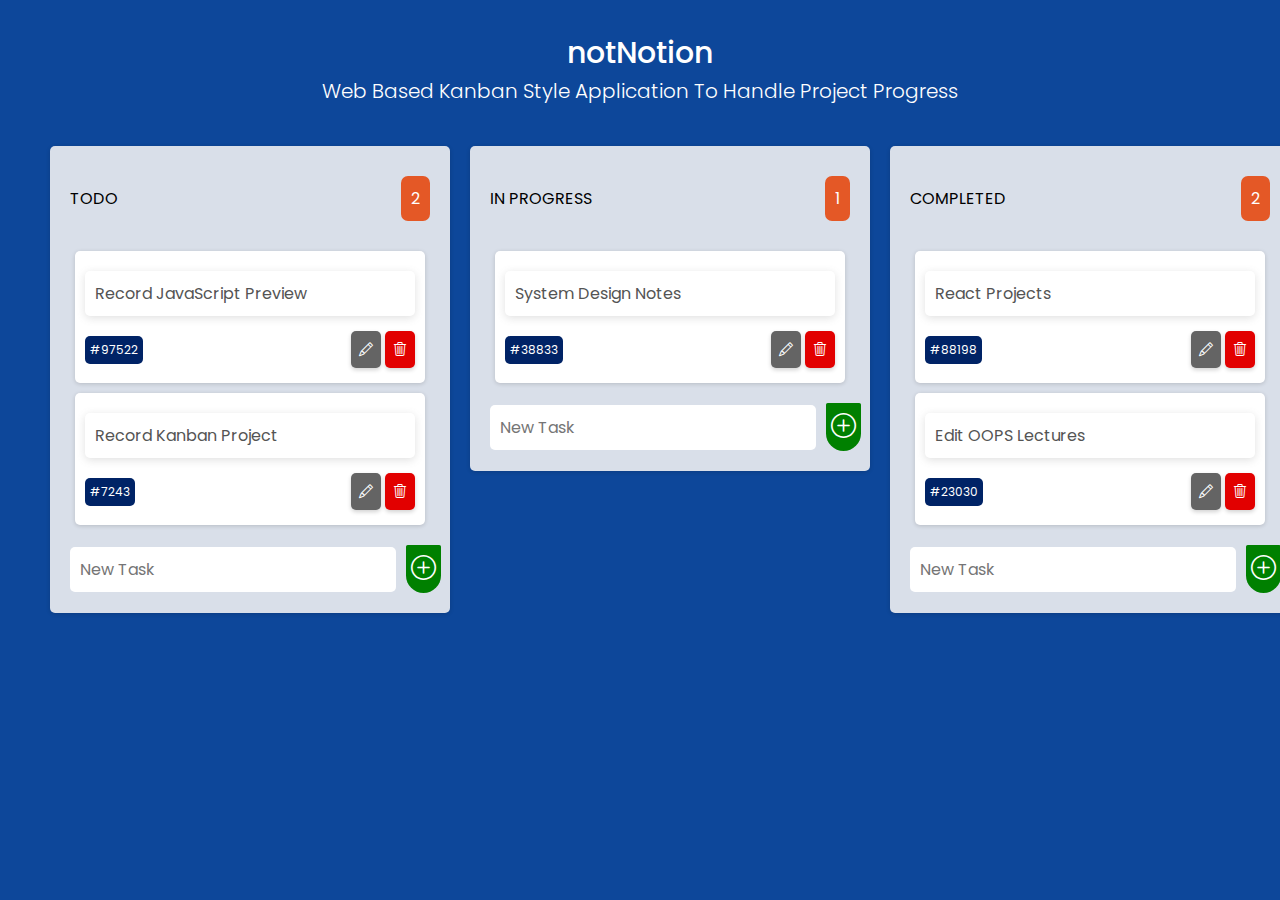
==== index.html @ 2bbfc81d "adding basic HTML and CSS" ====
<!DOCTYPE html>
<html lang="en">
<head>
    <meta charset="UTF-8">
    <meta http-equiv="X-UA-Compatible" content="IE=edge">
    <meta name="viewport" content="width=device-width, initial-scale=1.0">
    <title>notNotion - Web Based Kanban Style Application To Handle Project Progress</title>

    <link rel="icon" type="image/x-icon" href="./images/favicon.ico">
    <link rel="stylesheet" href="./style.css">
</head>

<body>
    <main>
        <div class="outer-wrap">
            <div class="inner-wrap">
                <section class="heading">
                    <p class="title">notNotion</p>
                    <p class="subtitle">Web Based Kanban Style Application To Handle Project Progress</p>
                </section>
                <section class="kanban">
                    <div class="taskbox">
                        <div class="title">
                            <p>TODO</p>
                            <span class="todo">2</span>
                        </div>
                        <div class="cards todo">
                            <form class="card">
                                <input value="Record JavaScript Preview" type="text" name="task" autocomplete="off" disabled="disabled">
                                <div>
                                    <span class="task-id">#97522</span>
                                    <span>
                                        <button class="bi bi-pencil edit" data-id=""></button>
                                        <button class="bi bi-check-lg update hide" data-id=""></button>
                                        <button class="bi bi-trash3 delete" data-id=""></button>
                                    </span>
                                </div>
                            </form>
                            <form class="card">
                                <input value="Record Kanban Project" type="text" name="task" autocomplete="off" disabled="disabled">
                                <div>
                                    <span class="task-id">#7243</span>
                                    <span>
                                        <button class="bi bi-pencil edit" data-id=""></button>
                                        <button class="bi bi-check-lg update hide" data-id=""></button>
                                        <button class="bi bi-trash3 delete" data-id=""></button>
                                    </span>
                                </div>
                            </form>
                        </div>
                        <form class="add">
                            <input type="text" name="task" placeholder="New Task" autocomplete="off" maxlength="30">
                            <button class="bi bi-plus-circle" data-id="" name="submit"></button>
                        </form>
                    </div>
                    <div class="taskbox">
                        <div class="title">
                            <p>IN PROGRESS</p>
                            <span class="pending">1</span>
                        </div>
                        <div class="cards pending">
                            <form class="card">
                                <input value="System Design Notes" type="text" name="task" autocomplete="off" disabled="disabled">
                                <div>
                                    <span class="task-id">#38833</span>
                                    <span>
                                        <button class="bi bi-pencil edit" data-id=""></button>
                                        <button class="bi bi-check-lg update hide" data-id=""></button>
                                        <button class="bi bi-trash3 delete" data-id=""></button>
                                    </span>
                                </div>
                            </form>
                        </div>
                        <form class="add">
                            <input type="text" name="task" placeholder="New Task" autocomplete="off" maxlength="30">
                            <button class="bi bi-plus-circle" data-id="" name="submit"></button>
                        </form>
                    </div>
                    <div class="taskbox">
                        <div class="title">
                            <p>COMPLETED</p>
                            <span class="completed">2</span>
                        </div>
                        <div class="cards completed">
                            <form class="card">
                                <input value="React Projects" type="text" name="task" autocomplete="off" disabled="disabled">
                                <div>
                                    <span class="task-id">#88198</span>
                                    <span>
                                        <button class="bi bi-pencil edit" data-id=""></button>
                                        <button class="bi bi-check-lg update hide" data-id=""></button>
                                        <button class="bi bi-trash3 delete" data-id=""></button>
                                    </span>
                                </div>
                            </form>
                            <form class="card">
                                <input value="Edit OOPS Lectures" type="text" name="task" autocomplete="off" disabled="disabled">
                                <div>
                                    <span class="task-id">#23030</span>
                                    <span>
                                        <button class="bi bi-pencil edit" data-id=""></button>
                                        <button class="bi bi-check-lg update hide" data-id=""></button>
                                        <button class="bi bi-trash3 delete" data-id=""></button>
                                    </span>
                                </div>
                            </form>
                        </div>
                        <form class="add">
                            <input type="text" name="task" placeholder="New Task" autocomplete="off" maxlength="30">
                            <button class="bi bi-plus-circle" data-id="" name="submit"></button>
                        </form>
                    </div>
                </section>
            </div>
        </div>
    </main>

    <script type="module" src="./index.js"></script>
</body>
</html>
---- style.css ----
@import url('https://fonts.googleapis.com/css2?family=Poppins:ital,wght@0,100;0,200;0,300;0,400;0,500;0,600;0,700;0,800;0,900;1,100;1,200;1,300;1,400;1,500;1,600;1,700;1,800;1,900&family=Roboto&display=swap');
@import url("https://cdn.jsdelivr.net/npm/bootstrap-icons@1.8.2/font/bootstrap-icons.css");

:root{
    --box-shadow: rgba(0, 0, 0, 0.16) 0px 1px 4px;
}

* {
    margin: 0;
    padding: 0;
    box-sizing: border-box;
    font-size: 16px;
    font-family: 'Poppins', sans-serif;
    text-decoration: none;
    list-style: none;
}

.hide{
    display: none;
}

.outer-wrap{
    width: 100%;
    min-height: 100vh;
    background-color: #0D479A;
    padding: 30px;
}

.inner-wrap{
    max-width: 1200px;
    margin: auto;
}

.heading{
    margin-bottom: 30px;
}

.heading .title{
    font-size: 30px;
    color: #FFFFFF;
    font-weight: 500;
    text-align: center;
}

.heading .subtitle{
    font-size: 20px;
    color: #FFFFFF;
    font-weight: 300;
    text-align: center;
}

.kanban{
    display: flex;
    justify-content: space-evenly;
    align-items: flex-start;
    min-height: 80vh;
}

.taskbox{
    background-color: #D9DFE9;
    padding: 20px;
    border-radius: 5px;
    min-width: 400px;
    max-width: 500px;
    box-shadow: var(--box-shadow);
    margin: 10px;
    display: flex;
    flex-direction: column;
}

.taskbox .title{
    display: flex;
    justify-content: space-between;
    align-items: center;
    padding: 10px 0px;
}

.taskbox .title span{
    background-color: #E45826;
    color: #FFFFFF;
    padding: 10px;
    font-size: 16px;
    border-radius: 7px;
}

.cards{
    padding: 10px 5px;
}

.card{
    background-color: #FFFFFF;
    margin: 10px 0px;
    padding: 10px;
    border-radius: 5px;
    display: flex;
    flex-direction: column;
    box-shadow: var(--box-shadow);
}

.card input{
    background-color: #FFFFFF;
    margin: 10px 0px;
    padding: 10px;
    border-radius: 5px;
    box-shadow: rgba(99, 99, 99, 0.2) 0px 2px 8px 0px;
    border: 0px;
}

.card div{
    display: flex;
    justify-content: space-between;
}

.card div span{
    font-size: 12px;
    padding: 5px 0px;
    align-self: center;
    
}

.card div span.task-id{
    background-color: #002366;
    padding: 5px;
    color: #FFFFFF;
    border-radius: 5px;
}

.card button{
    color: #FFFFFF;
    font-size: 14px;
    padding: 8px;
    border-radius: 5px;
    cursor: pointer;
    margin-left: 1px;
    border: 0px;
    box-shadow: rgba(0, 0, 0, 0.18) 0px 2px 4px;
}

.card .edit{
    background-color: #646464;
}

.card .update{
    background-color: #005ed8;
}

.card .delete{
    background-color: #e20000;
}

.add{
    display: flex;
    justify-content: space-around;
    align-items: center;
}

.add input{
  
    padding: 10px 0px 10px 10px;
    border-radius: 5px;
    border:none;
    outline: none;
    &:focus{
        outline: none;
        border-bottom: 2px solid rgb(138, 133, 133);
        
    }
    
}

.add button{
    background-color: green; 
    color: #FFFFFF;
    cursor: pointer;
    margin-left: 10px;
    border: none;
    border-radius:20px 20px 200px 200px;
    font-size: 25px;
    padding: 5px;
    text-align: center;
    &:hover{
        cursor: pointer;
        background-color: rgb(2, 167, 2);
        transition: all 0.3s ease-in-out;
    }
}

@media (max-width: 1080px){
    .kanban{
        flex-direction: column;
        align-items: center;
    }
}
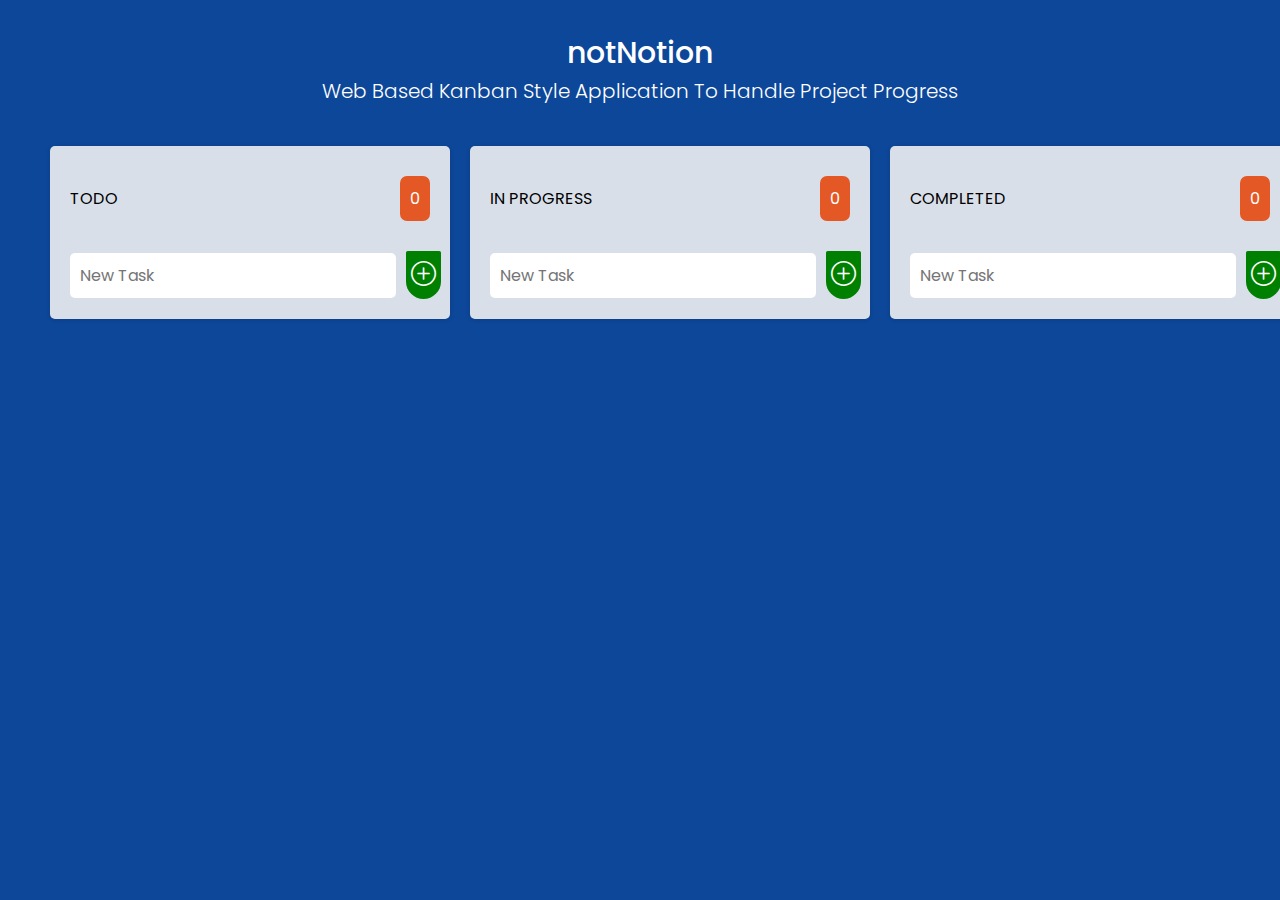
==== commit 4cbab547: "adding crud functionality" ====
--- a/index.html
+++ b/index.html
@@ -1,120 +1,120 @@
 <!DOCTYPE html>
 <html lang="en">
-<head>
-    <meta charset="UTF-8">
-    <meta http-equiv="X-UA-Compatible" content="IE=edge">
-    <meta name="viewport" content="width=device-width, initial-scale=1.0">
-    <title>notNotion - Web Based Kanban Style Application To Handle Project Progress</title>
+  <head>
+    <meta charset="UTF-8" />
+    <meta http-equiv="X-UA-Compatible" content="IE=edge" />
+    <meta name="viewport" content="width=device-width, initial-scale=1.0" />
+    <title>
+      notNotion - Web Based Kanban Style Application To Handle Project Progress
+    </title>
 
-    <link rel="icon" type="image/x-icon" href="./images/favicon.ico">
-    <link rel="stylesheet" href="./style.css">
-</head>
+    <link rel="icon" type="image/x-icon" href="./images/favicon.ico" />
+    <link rel="stylesheet" href="./style.css" />
+    <link rel="stylesheet" href="toast/toast.css" />
+  </head>
 
-<body>
+  <body>
     <main>
-        <div class="outer-wrap">
-            <div class="inner-wrap">
-                <section class="heading">
-                    <p class="title">notNotion</p>
-                    <p class="subtitle">Web Based Kanban Style Application To Handle Project Progress</p>
-                </section>
-                <section class="kanban">
-                    <div class="taskbox">
-                        <div class="title">
-                            <p>TODO</p>
-                            <span class="todo">2</span>
-                        </div>
-                        <div class="cards todo">
-                            <form class="card">
-                                <input value="Record JavaScript Preview" type="text" name="task" autocomplete="off" disabled="disabled">
-                                <div>
-                                    <span class="task-id">#97522</span>
-                                    <span>
-                                        <button class="bi bi-pencil edit" data-id=""></button>
-                                        <button class="bi bi-check-lg update hide" data-id=""></button>
-                                        <button class="bi bi-trash3 delete" data-id=""></button>
-                                    </span>
-                                </div>
-                            </form>
-                            <form class="card">
-                                <input value="Record Kanban Project" type="text" name="task" autocomplete="off" disabled="disabled">
-                                <div>
-                                    <span class="task-id">#7243</span>
-                                    <span>
-                                        <button class="bi bi-pencil edit" data-id=""></button>
-                                        <button class="bi bi-check-lg update hide" data-id=""></button>
-                                        <button class="bi bi-trash3 delete" data-id=""></button>
-                                    </span>
-                                </div>
-                            </form>
-                        </div>
-                        <form class="add">
-                            <input type="text" name="task" placeholder="New Task" autocomplete="off" maxlength="30">
-                            <button class="bi bi-plus-circle" data-id="" name="submit"></button>
-                        </form>
-                    </div>
-                    <div class="taskbox">
-                        <div class="title">
-                            <p>IN PROGRESS</p>
-                            <span class="pending">1</span>
-                        </div>
-                        <div class="cards pending">
-                            <form class="card">
-                                <input value="System Design Notes" type="text" name="task" autocomplete="off" disabled="disabled">
-                                <div>
-                                    <span class="task-id">#38833</span>
-                                    <span>
-                                        <button class="bi bi-pencil edit" data-id=""></button>
-                                        <button class="bi bi-check-lg update hide" data-id=""></button>
-                                        <button class="bi bi-trash3 delete" data-id=""></button>
-                                    </span>
-                                </div>
-                            </form>
-                        </div>
-                        <form class="add">
-                            <input type="text" name="task" placeholder="New Task" autocomplete="off" maxlength="30">
-                            <button class="bi bi-plus-circle" data-id="" name="submit"></button>
-                        </form>
-                    </div>
-                    <div class="taskbox">
-                        <div class="title">
-                            <p>COMPLETED</p>
-                            <span class="completed">2</span>
-                        </div>
-                        <div class="cards completed">
-                            <form class="card">
-                                <input value="React Projects" type="text" name="task" autocomplete="off" disabled="disabled">
-                                <div>
-                                    <span class="task-id">#88198</span>
-                                    <span>
-                                        <button class="bi bi-pencil edit" data-id=""></button>
-                                        <button class="bi bi-check-lg update hide" data-id=""></button>
-                                        <button class="bi bi-trash3 delete" data-id=""></button>
-                                    </span>
-                                </div>
-                            </form>
-                            <form class="card">
-                                <input value="Edit OOPS Lectures" type="text" name="task" autocomplete="off" disabled="disabled">
-                                <div>
-                                    <span class="task-id">#23030</span>
-                                    <span>
-                                        <button class="bi bi-pencil edit" data-id=""></button>
-                                        <button class="bi bi-check-lg update hide" data-id=""></button>
-                                        <button class="bi bi-trash3 delete" data-id=""></button>
-                                    </span>
-                                </div>
-                            </form>
-                        </div>
-                        <form class="add">
-                            <input type="text" name="task" placeholder="New Task" autocomplete="off" maxlength="30">
-                            <button class="bi bi-plus-circle" data-id="" name="submit"></button>
-                        </form>
-                    </div>
-                </section>
+      <div class="outer-wrap">
+        <div class="inner-wrap">
+          <section class="heading">
+            <p class="title">notNotion</p>
+            <p class="subtitle">
+              Web Based Kanban Style Application To Handle Project Progress
+            </p>
+          </section>
+          <section class="kanban">
+            <div class="taskbox">
+              <div class="title">
+                <p>TODO</p>
+                <span class="todo">2</span>
+              </div>
+              <div class="cards todo">
+               
+              </div>
+
+              <form class="add">
+                <input
+                  type="text"
+                  name="task"
+                  placeholder="New Task"
+                  autocomplete="off"
+                  maxlength="30"
+                />
+                <button
+                  class="bi bi-plus-circle toast-button"
+                  data-id="0"
+                  name="submit"
+                ></button>
+              </form>
+              <div class="error hide">
+                <p class="empty">Plese Enter a value</p>
+              </div>
             </div>
+
+            <div class="taskbox">
+              <div class="title">
+                <p>IN PROGRESS</p>
+                <span class="pending">3</span>
+              </div>
+              <div class="cards pending">
+                
+              </div>
+              <form class="add">
+                <input
+                  type="text"
+                  name="task"
+                  placeholder="New Task"
+                  autocomplete="off"
+                  maxlength="30"
+                />
+                <button
+                  class="bi bi-plus-circle toast-button"
+                  data-id="1"
+                  name="submit"
+                ></button>
+                
+              </form>
+              <div class="error hide">
+                <p class="empty">Plese Enter a value</p>
+              </div>
+            </div>
+
+            <div class="taskbox">
+              <div class="title">
+                <p>COMPLETED</p>
+                <span class="completed">2</span>
+              </div>
+              <div class="cards completed">
+                
+              </div>
+              <form class="add">
+                <input
+                  type="text"
+                  name="task"
+                  placeholder="New Task"
+                  autocomplete="off"
+                  maxlength="30"
+                />
+                <button
+                  class="bi bi-plus-circle toast-button"
+                  data-id="3"
+                  name="submit"
+                ></button>
+              </form>
+              <div class="error hide">
+                <p class="empty">Plese Enter a value</p>
+              </div>
+              </div>
+            </div>
+          </section>
         </div>
+      </div>
+
+      <div id="toastbox"></div>
     </main>
 
     <script type="module" src="./index.js"></script>
-</body>
-</html>+    <script src="toast/toast.js"></script>
+  </body>
+</html>
--- a/style.css
+++ b/style.css
@@ -1,193 +1,198 @@
-@import url('https://fonts.googleapis.com/css2?family=Poppins:ital,wght@0,100;0,200;0,300;0,400;0,500;0,600;0,700;0,800;0,900;1,100;1,200;1,300;1,400;1,500;1,600;1,700;1,800;1,900&family=Roboto&display=swap');
+@import url("https://fonts.googleapis.com/css2?family=Poppins:ital,wght@0,100;0,200;0,300;0,400;0,500;0,600;0,700;0,800;0,900;1,100;1,200;1,300;1,400;1,500;1,600;1,700;1,800;1,900&family=Roboto&display=swap");
 @import url("https://cdn.jsdelivr.net/npm/bootstrap-icons@1.8.2/font/bootstrap-icons.css");
 
-:root{
-    --box-shadow: rgba(0, 0, 0, 0.16) 0px 1px 4px;
+:root {
+  --box-shadow: rgba(0, 0, 0, 0.16) 0px 1px 4px;
 }
 
 * {
-    margin: 0;
-    padding: 0;
-    box-sizing: border-box;
-    font-size: 16px;
-    font-family: 'Poppins', sans-serif;
-    text-decoration: none;
-    list-style: none;
+  margin: 0;
+  padding: 0;
+  box-sizing: border-box;
+  font-size: 16px;
+  font-family: "Poppins", sans-serif;
+  text-decoration: none;
+  list-style: none;
+  
 }
 
-.hide{
-    display: none;
+.hide {
+  display: none;
 }
 
-.outer-wrap{
-    width: 100%;
-    min-height: 100vh;
-    background-color: #0D479A;
-    padding: 30px;
+.outer-wrap {
+  width: 100%;
+  min-height: 100vh;
+  background-color: #0d479a;
+  padding: 30px;
 }
 
-.inner-wrap{
-    max-width: 1200px;
-    margin: auto;
+.inner-wrap {
+  max-width: 1200px;
+  margin: auto;
 }
 
-.heading{
-    margin-bottom: 30px;
+.heading {
+  margin-bottom: 30px;
 }
 
-.heading .title{
-    font-size: 30px;
-    color: #FFFFFF;
-    font-weight: 500;
-    text-align: center;
+.heading .title {
+  font-size: 30px;
+  color: #ffffff;
+  font-weight: 500;
+  text-align: center;
 }
 
-.heading .subtitle{
-    font-size: 20px;
-    color: #FFFFFF;
-    font-weight: 300;
-    text-align: center;
+.heading .subtitle {
+  font-size: 20px;
+  color: #ffffff;
+  font-weight: 300;
+  text-align: center;
 }
 
-.kanban{
-    display: flex;
-    justify-content: space-evenly;
-    align-items: flex-start;
-    min-height: 80vh;
+.kanban {
+  display: flex;
+  justify-content: space-evenly;
+  align-items: flex-start;
+  min-height: 80vh;
 }
 
-.taskbox{
-    background-color: #D9DFE9;
-    padding: 20px;
-    border-radius: 5px;
-    min-width: 400px;
-    max-width: 500px;
-    box-shadow: var(--box-shadow);
-    margin: 10px;
-    display: flex;
-    flex-direction: column;
+.taskbox {
+  background-color: #d9dfe9;
+  padding: 20px;
+  border-radius: 5px;
+  min-width: 400px;
+  max-width: 500px;
+  box-shadow: var(--box-shadow);
+  margin: 10px;
+  display: flex;
+  flex-direction: column;
 }
 
-.taskbox .title{
-    display: flex;
-    justify-content: space-between;
-    align-items: center;
-    padding: 10px 0px;
+.taskbox .title {
+  display: flex;
+  justify-content: space-between;
+  align-items: center;
+  padding: 10px 0px;
 }
 
-.taskbox .title span{
-    background-color: #E45826;
-    color: #FFFFFF;
-    padding: 10px;
-    font-size: 16px;
-    border-radius: 7px;
+.taskbox .title span {
+  background-color: #e45826;
+  color: #ffffff;
+  padding: 10px;
+  font-size: 16px;
+  border-radius: 7px;
 }
 
-.cards{
-    padding: 10px 5px;
+.cards {
+  padding: 10px 5px;
 }
 
-.card{
-    background-color: #FFFFFF;
-    margin: 10px 0px;
-    padding: 10px;
-    border-radius: 5px;
-    display: flex;
-    flex-direction: column;
-    box-shadow: var(--box-shadow);
+.card {
+  background-color: #ffffff;
+  margin: 10px 0px;
+  padding: 10px;
+  border-radius: 5px;
+  display: flex;
+  flex-direction: column;
+  box-shadow: var(--box-shadow);
 }
 
-.card input{
-    background-color: #FFFFFF;
-    margin: 10px 0px;
-    padding: 10px;
-    border-radius: 5px;
-    box-shadow: rgba(99, 99, 99, 0.2) 0px 2px 8px 0px;
-    border: 0px;
+.card input {
+  background-color: #ffffff;
+  margin: 10px 0px;
+  padding: 10px;
+  border-radius: 5px;
+  box-shadow: rgba(99, 99, 99, 0.2) 0px 2px 8px 0px;
+  border: 0px;
 }
 
-.card div{
-    display: flex;
-    justify-content: space-between;
+.card div {
+  display: flex;
+  justify-content: space-between;
 }
 
-.card div span{
-    font-size: 12px;
-    padding: 5px 0px;
-    align-self: center;
-    
+.card div span {
+  font-size: 12px;
+  padding: 5px 0px;
+  align-self: center;
 }
 
-.card div span.task-id{
-    background-color: #002366;
-    padding: 5px;
-    color: #FFFFFF;
-    border-radius: 5px;
+.card div span.task-id {
+  background-color: #002366;
+  padding: 5px;
+  color: #ffffff;
+  border-radius: 5px;
 }
 
-.card button{
-    color: #FFFFFF;
-    font-size: 14px;
-    padding: 8px;
-    border-radius: 5px;
-    cursor: pointer;
-    margin-left: 1px;
-    border: 0px;
-    box-shadow: rgba(0, 0, 0, 0.18) 0px 2px 4px;
+.card button {
+  color: #ffffff;
+  font-size: 14px;
+  padding: 8px;
+  border-radius: 5px;
+  cursor: pointer;
+  margin-left: 1px;
+  border: 0px;
+  box-shadow: rgba(0, 0, 0, 0.18) 0px 2px 4px;
 }
 
-.card .edit{
-    background-color: #646464;
+.card .edit {
+  background-color: #646464;
 }
 
-.card .update{
-    background-color: #005ed8;
+.card .update {
+  background-color: #005ed8;
 }
 
-.card .delete{
-    background-color: #e20000;
+.card .delete {
+  background-color: #e20000;
 }
 
-.add{
-    display: flex;
-    justify-content: space-around;
-    align-items: center;
+.add {
+  display: flex;
+  justify-content: space-around;
+  align-items: center;
 }
 
-.add input{
-  
-    padding: 10px 0px 10px 10px;
-    border-radius: 5px;
-    border:none;
+.add input {
+  padding: 10px 0px 10px 10px;
+  border-radius: 5px;
+  border: none;
+  outline: none;
+  &:focus {
     outline: none;
-    &:focus{
-        outline: none;
-        border-bottom: 2px solid rgb(138, 133, 133);
-        
-    }
-    
+    border-bottom: 2px solid rgb(138, 133, 133);
+  }
 }
 
-.add button{
-    background-color: green; 
-    color: #FFFFFF;
+.add button {
+  background-color: green;
+  color: #ffffff;
+  cursor: pointer;
+  margin-left: 10px;
+  border: none;
+  border-radius: 20px 20px 200px 200px;
+  font-size: 25px;
+  padding: 5px;
+  text-align: center;
+  &:hover {
     cursor: pointer;
-    margin-left: 10px;
-    border: none;
-    border-radius:20px 20px 200px 200px;
-    font-size: 25px;
-    padding: 5px;
-    text-align: center;
-    &:hover{
-        cursor: pointer;
-        background-color: rgb(2, 167, 2);
-        transition: all 0.3s ease-in-out;
-    }
+    background-color: rgb(2, 167, 2);
+    transition: all 0.3s ease-in-out;
+  }
 }
 
-@media (max-width: 1080px){
-    .kanban{
-        flex-direction: column;
-        align-items: center;
-    }
-}+@media (max-width: 1080px) {
+  .kanban {
+    flex-direction: column;
+    align-items: center;
+  }
+}
+
+.error{
+  color:red;
+  font-weight: 450;
+}
+.blank{
+  border: 2px ridge red !important;
+}
--- a/toast/toast.css
+++ b/toast/toast.css
@@ -0,0 +1,79 @@
+@import url("https://fonts.googleapis.com/css2?family=Poppins:ital,wght@0,100;0,200;0,300;0,400;0,500;0,600;0,700;0,800;0,900;1,100;1,200;1,300;1,400;1,500;1,600;1,700;1,800;1,900&display=swap");
+@import url("https://cdn.jsdelivr.net/npm/bootstrap-icons@1.11.3/font/bootstrap-icons.min.css");
+* {
+  margin: 0;
+  padding: 0;
+  box-sizing: border-box;
+  font-family: "Poppins", system-ui;
+}
+
+#toastbox {
+    position: absolute;
+    top: 0;
+    right: 0;
+    display: flex;
+    align-items: flex-end;
+    flex-direction: column;
+    overflow: hidden;
+    padding: 20px;
+}
+
+.toast {
+  width: 400px;
+  height: 70px;
+  background-color: #ffffff;
+  font-weight: 500;
+  margin: 15px 0;
+  display: flex;
+  align-items: center;
+  border-radius:5px;
+  color: black;
+  position: fixed;
+  transform: translateX(100%);
+  animation: moveleft 0.2s linear forwards;
+
+}
+
+.toast i {
+  margin: 10px;
+  font-size: 25px;
+}
+.submit{
+  color:green;
+}
+
+.submit::after{
+  content: '';
+  width: 100%;
+  position: absolute;
+  bottom: 0;
+  right: 0;
+  background-color: lime;
+  height: 5px;
+  display: block;
+  animation: anime 3s linear forwards;
+}
+.info{
+  color:darkorange;
+}
+.info::after{
+  content: '';
+  width: 100%;
+  position: absolute;
+  bottom: 0;
+  right: 0;
+  background-color: darkorange;
+  height: 5px;
+  display: block;
+  animation: anime 3s linear forwards;
+}
+@keyframes anime {
+    100%{
+      width: 0;
+    }  
+}
+@keyframes moveleft {
+  100%{
+      transform: translateX(0);
+  }
+}